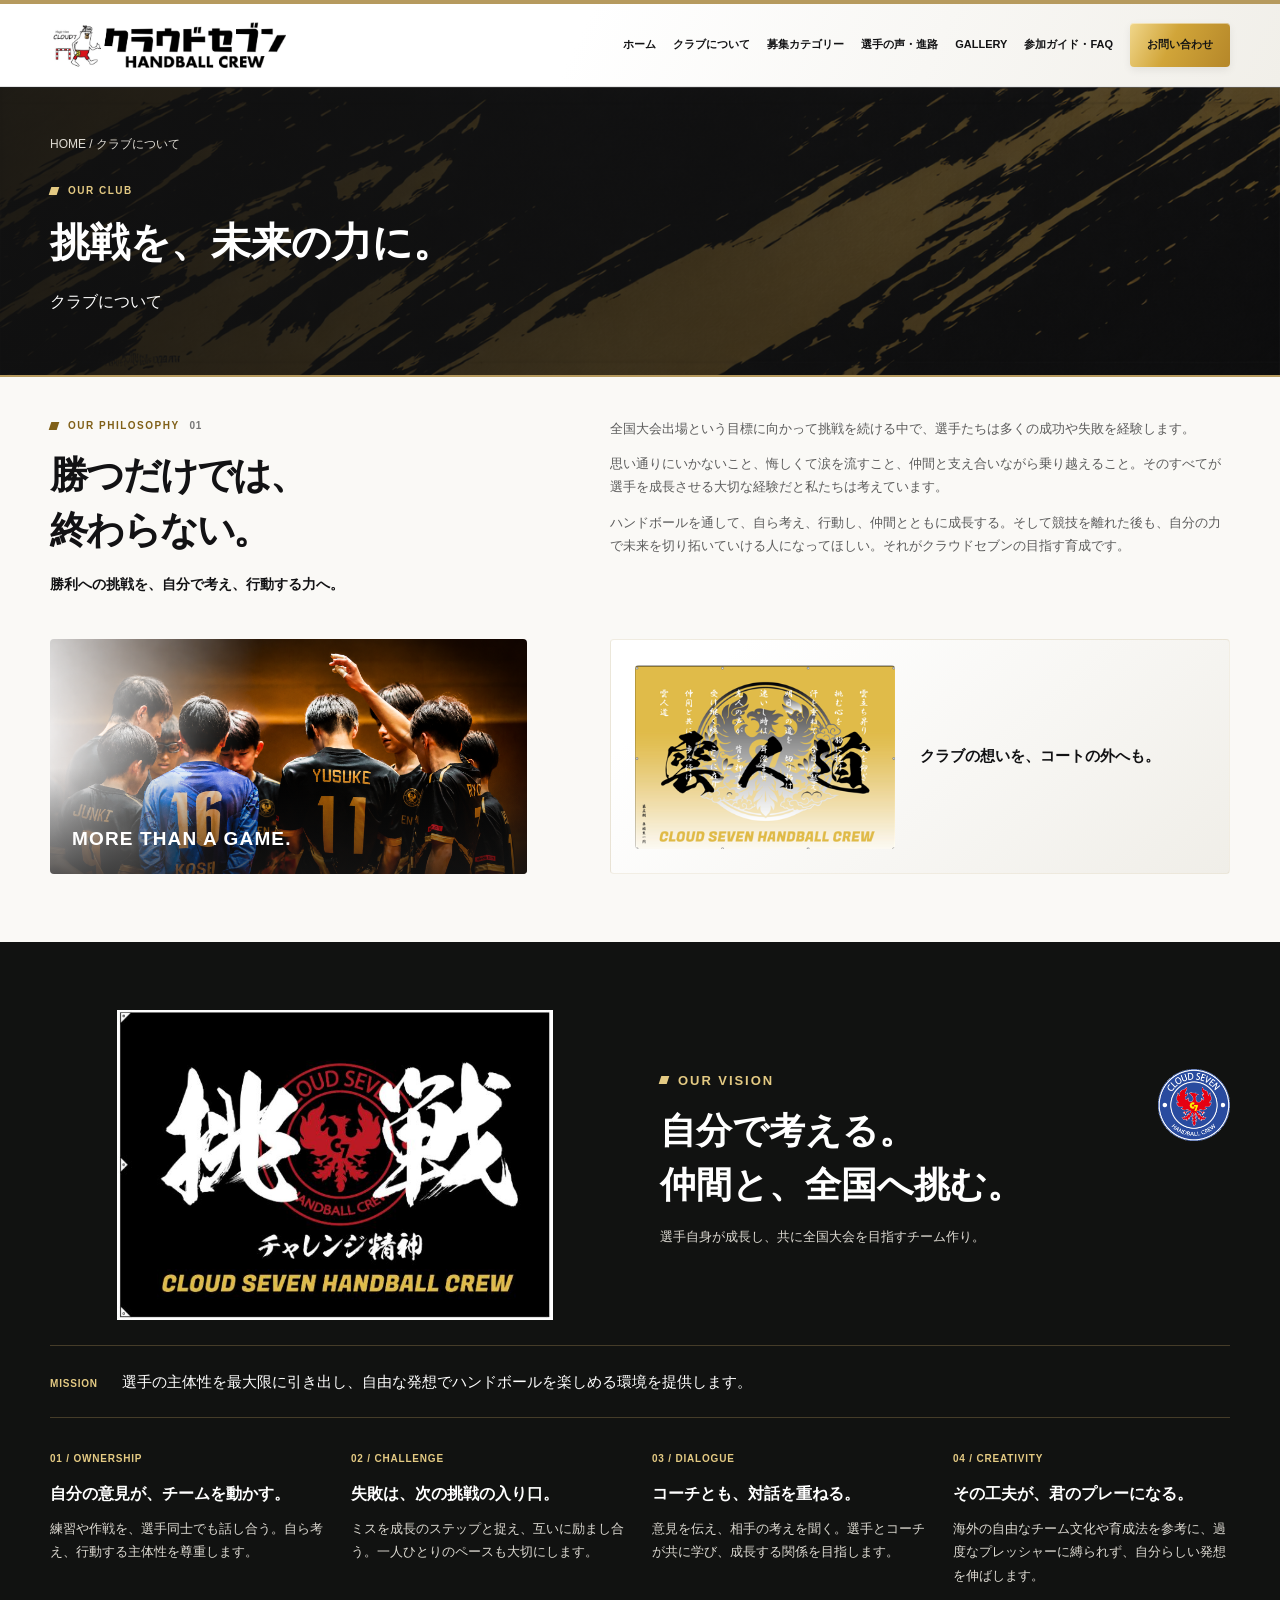
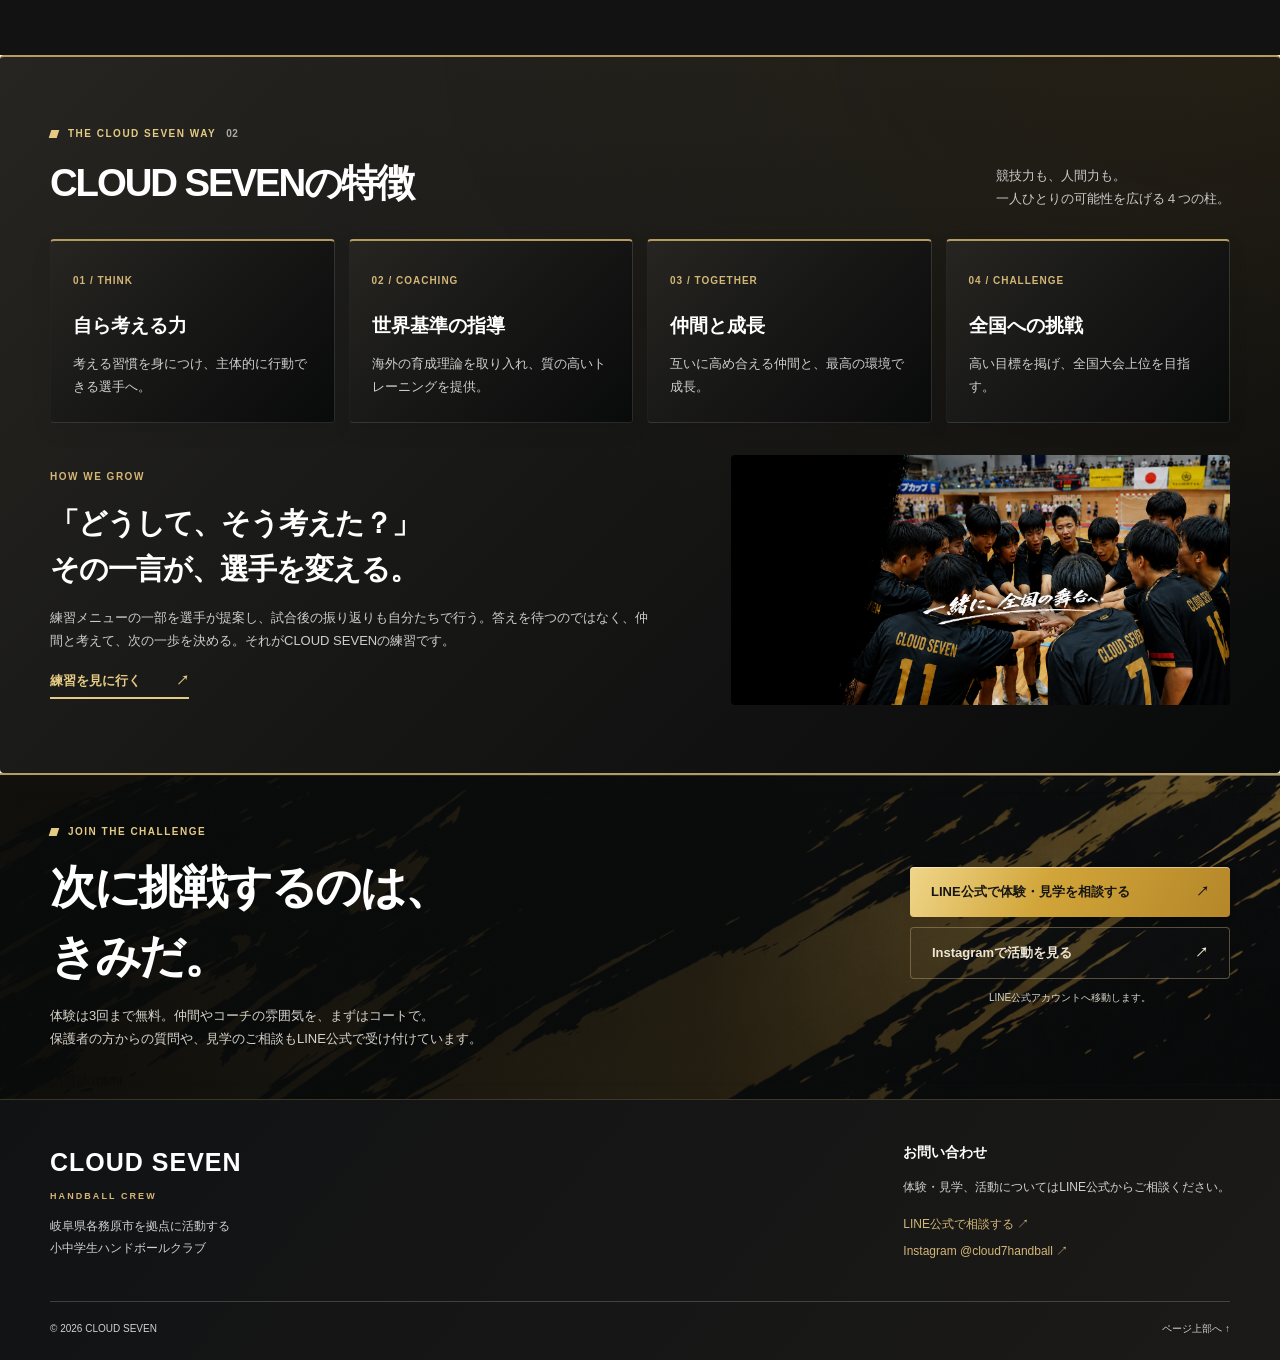
==== club.html @ 03d05519 "ホームページページ追加" ====
<!doctype html>
<html lang="ja">

<head>
  <meta charset="utf-8">
  <meta name="viewport" content="width=device-width, initial-scale=1">
  <meta name="theme-color" content="#171717">
  <title>クラブについて | CLOUD SEVEN</title>
  <meta name="description"
    content="本気で成長したい選手へ。CLOUD SEVENは岐阜県各務原市を拠点に、全国大会上位を目指しながら自ら考え、仲間と成長する小中学生のハンドボールクラブです。体験・見学はLINE公式から。">
  <meta property="og:type" content="website">
  <meta property="og:title" content="CLOUD SEVEN | 本気で成長したい選手へ。">
  <meta property="og:description" content="全国大会上位を目指し、考え、仲間と高め合う。岐阜県各務原市の小中学生ハンドボールクラブ。">
  <meta property="og:image" content="assets/images/hero-handball.png">
  <meta property="og:locale" content="ja_JP">
  <meta name="twitter:card" content="summary_large_image">
  <link rel="icon" href="assets/images/favicon.svg" type="image/svg+xml">
  <link rel="stylesheet" href="assets/css/style.css?v=20260925-pages">
  <script src="assets/js/main.js?v=20260925-pages" defer></script>
</head>

<body>
  <a class="skip-link" href="#main">本文へ移動</a>
  <header class="site-header" id="top">
    <div class="header-inner wrap">
      <a class="brand" href="index.html" aria-label="CLOUD SEVEN ホーム"><img class="brand-logo"
          src="assets/images/cloud-seven-wordmark.jpg" alt="" width="1333" height="260"></a>
      <button class="menu-toggle" type="button" aria-expanded="false" aria-controls="global-nav"
        aria-label="メニューを開く"><span></span><span></span><span></span></button>
      <nav class="global-nav" id="global-nav" aria-label="メインメニュー"><a href="index.html">ホーム</a><a href="club.html">クラブについて</a><a href="programs.html">募集カテゴリー</a><a href="stories.html">選手の声・進路</a><a href="index.html#activities">GALLERY</a><a href="visit.html">参加ガイド・FAQ</a><a class="nav-cta" href="#contact">お問い合わせ</a></nav>
    </div>
  </header>

  <main id="main"><div class="page-heading"><div class="wrap"><a class="breadcrumb" href="index.html">HOME</a><span> / クラブについて</span><p class="eyebrow">OUR CLUB</p><h1>挑戦を、未来の力に。</h1><p>クラブについて</p></div></div><section class="section intro" id="about" aria-labelledby="about-title">
      <div class="wrap intro-grid">
        <div>
          <p class="eyebrow">OUR PHILOSOPHY <span>01</span></p>
          <h2 id="about-title" class="section-title">勝つだけでは、<br>終わらない。</h2>
          <p class="intro-kicker">勝利への挑戦を、自分で考え、行動する力へ。</p>
        </div>
        <div class="intro-copy">
          <p>全国大会出場という目標に向かって挑戦を続ける中で、選手たちは多くの成功や失敗を経験します。</p>
          <p>思い通りにいかないこと、悔しくて涙を流すこと、仲間と支え合いながら乗り越えること。そのすべてが選手を成長させる大切な経験だと私たちは考えています。</p>
          <p>ハンドボールを通して、自ら考え、行動し、仲間とともに成長する。そして競技を離れた後も、自分の力で未来を切り拓いていける人になってほしい。それがクラウドセブンの目指す育成です。</p>
        </div>
        <div class="intro-image"><img src="assets/images/ChatGPT%20Image%202026年6月28日%2022_28_01.png"
            alt="円陣を組むCLOUD SEVENの選手たち" loading="lazy"><span>MORE THAN A GAME.</span></div>
        <figure class="club-art"><img src="assets/images/cloud-seven-art.png" alt="CLOUD SEVENの挑戦を描いた金色のグラフィック"
            loading="lazy">
          <figcaption>クラブの想いを、コートの外へも。</figcaption>
        </figure>
      </div>
    </section>
<section class="club-vision section" aria-labelledby="vision-title">
      <div class="wrap">
        <div class="vision-banner">
          <img class="team-flag" src="assets/images/応援旗3.JPG" alt="CLOUD SEVENの団旗。挑戦、チャレンジ精神。" loading="lazy">
          <div><img class="team-crest" src="assets/images/cloud7logo.png" alt="CLOUD SEVENのチームエンブレム" width="72" height="72" loading="lazy">
            <p class="eyebrow">OUR VISION</p><h2 id="vision-title">自分で考える。<br>仲間と、全国へ挑む。</h2>
            <p>選手自身が成長し、共に全国大会を目指すチーム作り。</p>
          </div>
        </div>
        <div class="vision-mission"><span>MISSION</span><p>選手の主体性を最大限に引き出し、自由な発想でハンドボールを楽しめる環境を提供します。</p></div>
        <div class="culture-grid">
          <article><span>01 / OWNERSHIP</span><h3>自分の意見が、チームを動かす。</h3><p>練習や作戦を、選手同士でも話し合う。自ら考え、行動する主体性を尊重します。</p></article>
          <article><span>02 / CHALLENGE</span><h3>失敗は、次の挑戦の入り口。</h3><p>ミスを成長のステップと捉え、互いに励まし合う。一人ひとりのペースも大切にします。</p></article>
          <article><span>03 / DIALOGUE</span><h3>コーチとも、対話を重ねる。</h3><p>意見を伝え、相手の考えを聞く。選手とコーチが共に学び、成長する関係を目指します。</p></article>
          <article><span>04 / CREATIVITY</span><h3>その工夫が、君のプレーになる。</h3><p>海外の自由なチーム文化や育成法を参考に、過度なプレッシャーに縛られず、自分らしい発想を伸ばします。</p></article>
        </div>
      </div>
    </section>
<section class="section reasons" id="reasons" aria-labelledby="reasons-title">
      <div class="wrap">
        <div class="section-heading">
          <div>
            <p class="eyebrow">THE CLOUD SEVEN WAY <span>02</span></p>
            <h2 id="reasons-title" class="section-title">CLOUD SEVENの特徴</h2>
          </div>
          <p>競技力も、人間力も。<br>一人ひとりの可能性を広げる４つの柱。</p>
        </div>
        <div class="reason-grid">
          <article><span class="reason-no">01 / THINK</span>
            <h3>自ら考える力</h3>
            <p>考える習慣を身につけ、主体的に行動できる選手へ。</p>
          </article>
          <article><span class="reason-no">02 / COACHING</span>
            <h3>世界基準の指導</h3>
            <p>海外の育成理論を取り入れ、質の高いトレーニングを提供。</p>
          </article>
          <article><span class="reason-no">03 / TOGETHER</span>
            <h3>仲間と成長</h3>
            <p>互いに高め合える仲間と、最高の環境で成長。</p>
          </article>
          <article><span class="reason-no">04 / CHALLENGE</span>
            <h3>全国への挑戦</h3>
            <p>高い目標を掲げ、全国大会上位を目指す。</p>
          </article>
        </div>
        <div class="method-story">
          <div><span class="method-label">HOW WE GROW</span>
            <h3>「どうして、そう考えた？」<br>その一言が、選手を変える。</h3>
            <p>練習メニューの一部を選手が提案し、試合後の振り返りも自分たちで行う。答えを待つのではなく、仲間と考えて、次の一歩を決める。それがCLOUD SEVENの練習です。</p><a
              href="visit.html#join-guide">練習を見に行く <span aria-hidden="true">↗</span></a>
          </div>
          <figure class="method-photo"><img src="assets/images/ChatGPT%20Image%202026年7月5日%2023_56_31.png"
              alt="円陣を組むCLOUD SEVENの選手たち。一緒に、全国の舞台へ。" loading="lazy"></figure>
        </div>
      </div>
    </section><section class="trial" id="trial" aria-labelledby="trial-title">
      <div class="wrap trial-inner">
        <div>
          <p class="eyebrow light">JOIN THE CHALLENGE</p>
          <h2 id="trial-title">次に挑戦するのは、<br>きみだ。</h2>
          <p>体験は3回まで無料。仲間やコーチの雰囲気を、まずはコートで。<br>保護者の方からの質問や、見学のご相談もLINE公式で受け付けています。</p>
        </div>
        <div class="trial-actions"><a class="button button-gold" href="https://lin.ee/qdpR7K7" target="_blank"
            rel="noopener noreferrer">LINE公式で体験・見学を相談する <span aria-hidden="true">↗</span></a><a
            class="button button-outline" href="https://www.instagram.com/cloud7handball/" target="_blank"
            rel="noopener noreferrer">Instagramで活動を見る <span
              aria-hidden="true">↗</span></a><small>LINE公式アカウントへ移動します。</small></div>
      </div>
    </section></main>

  <footer class="site-footer" id="contact">
    <div class="wrap">
      <div class="footer-main">
        <div><a class="footer-brand" href="index.html">CLOUD SEVEN<span>HANDBALL CREW</span></a>
          <p>岐阜県各務原市を拠点に活動する<br>小中学生ハンドボールクラブ</p>
        </div>
        <div class="footer-contact">
          <h2>お問い合わせ</h2>
          <p>体験・見学、活動についてはLINE公式からご相談ください。</p><a class="footer-social" href="https://lin.ee/qdpR7K7" target="_blank"
            rel="noopener noreferrer">LINE公式で相談する ↗</a><a class="footer-social"
            href="https://www.instagram.com/cloud7handball/" target="_blank" rel="noopener noreferrer">Instagram
            @cloud7handball ↗</a>
        </div>
      </div>
      <div class="footer-bottom"><span>© <span id="year">2026</span> CLOUD SEVEN</span><a href="#"
          onclick="window.scrollTo({top: 0, behavior: 'smooth'}); return false;">ページ上部へ ↑</a></div>
    </div>
  </footer>
  <a class="mobile-trial" href="https://lin.ee/qdpR7K7" target="_blank"
    rel="noopener noreferrer"><span>3回無料体験｜LINE公式で相談する</span><span aria-hidden="true">↗</span></a>
</body>

</html>
---- assets/css/style.css ----
@charset "UTF-8";

/* CLOUD SEVEN — club palette and shared layout */
:root {
  --ink: #121214;
  --muted: #5c5c5c;
  --yellow: #f0ed00;
  --gold: #bf9b53;
  --wine: #630021;
  --accent: #806018;
  --red: #99731f;
  --cream: #f4f4f1;
  --line: #dedede;
  --white: #fff;
  --radius: 4px;
  /* Shared materials: warm metal, layered carbon and a restrained wine accent. */
  --metal: linear-gradient(115deg, #f0d68a 0%, #d1a539 42%, #b58729 100%);
  --carbon: linear-gradient(135deg, #262521 0%, #171716 48%, #090a0a 100%);
  --wine-surface: linear-gradient(125deg, #30291b 0%, #1c1b17 55%, #0d0e0e 100%);
  --light-surface: linear-gradient(140deg, #fff 15%, #f0eee8 100%);
  --metal-light: #e4ca83;
  --metal-edge: #b69a5e;
}

* {
  box-sizing: border-box;
}

html {
  scroll-behavior: smooth;
}

body {
  margin: 0;
  color: var(--ink);
  background: var(--white);
  font-family: "Hiragino Sans", "Yu Gothic", Meiryo, sans-serif;
  line-height: 1.8;
}

img {
  display: block;
  max-width: 100%;
}

a {
  color: inherit;
  text-decoration: none;
}

button {
  font: inherit;
  cursor: pointer;
}

button,
a,
summary {
  -webkit-tap-highlight-color: transparent;
}

a:focus-visible,
button:focus-visible,
summary:focus-visible,
[tabindex]:focus-visible {
  outline: 3px solid var(--accent);
  outline-offset: 5px;
}

.wrap {
  width: min(100% - 56px, 1180px);
  margin-inline: auto;
}

.section {
  padding-block: 68px;
}

section[id],
footer[id] {
  scroll-margin-top: 96px;
}

.section-title {
  margin: 0;
  font-size: clamp(27px, 3vw, 39px);
  font-weight: 900;
  letter-spacing: -.055em;
  line-height: 1.45;
}

.section-heading {
  display: flex;
  align-items: end;
  justify-content: space-between;
  gap: 28px;
  margin-bottom: 28px;
}

.section-heading>p {
  margin: 0;
  max-width: 350px;
  color: var(--muted);
  font-size: 13px;
}

.eyebrow,
.lead-label {
  display: flex;
  align-items: center;
  gap: 10px;
  margin: 0 0 12px;
  color: var(--accent);
  font-size: 10px;
  font-weight: 900;
  letter-spacing: .15em;
}

.eyebrow::before {
  content: "";
  width: 8px;
  height: 8px;
  border-radius: 50%;
  background: currentColor;
}

.eyebrow span {
  color: #757575;
  letter-spacing: .06em;
}

.section-note {
  margin: 14px 0 0;
  color: var(--muted);
  font-size: 11px;
}

.skip-link {
  position: absolute;
  top: -100px;
  left: 12px;
  z-index: 100;
  background: #fff;
  padding: 10px 20px;
}

.skip-link:focus {
  top: 12px;
}

.button {
  display: inline-flex;
  align-items: center;
  justify-content: space-between;
  gap: 22px;
  min-height: 50px;
  padding: 13px 21px;
  border-radius: 4px;
  font-size: 13px;
  font-weight: 800;
  transition: transform .2s, box-shadow .2s;
}

.button:hover {
  transform: translateY(-3px);
  box-shadow: 0 6px 0 #17171712;
}

.button-gold {
  background: var(--yellow);
  color: var(--ink);
}

.button-dark {
  background: var(--accent);
  color: #fff;
}

.button-outline {
  border: 1px solid #bbbbbb;
  background: #fff;
  color: var(--ink);
}

.button-row {
  display: flex;
  flex-wrap: wrap;
  gap: 10px;
}

.text-link {
  display: inline-flex;
  align-items: center;
  gap: 30px;
  margin-top: 15px;
  padding: 8px 0;
  border-bottom: 2px solid currentColor;
  font-size: 13px;
  color: var(--accent);
  font-weight: 800;
}

/* Compact club header */
.site-header {
  position: sticky;
  top: 0;
  z-index: 30;
  background: #fff;
  border-bottom: 1px solid #e5e5e5;
}

.header-inner {
  display: flex;
  align-items: center;
  justify-content: space-between;
  gap: 24px;
  min-height: 82px;
}

.brand {
  flex: 0 0 236px;
}

.brand-logo {
  width: 236px;
  height: auto;
}

.global-nav {
  display: flex;
  align-items: center;
  gap: 17px;
}

.global-nav a {
  white-space: nowrap;
  font-size: 11px;
  font-weight: 800;
}

.global-nav a:hover {
  color: var(--accent);
}

.global-nav .nav-cta {
  background: var(--yellow);
  color: var(--ink);
  border-radius: 4px;
  padding: 12px 17px;
}

.menu-toggle {
  display: none;
}

/* Split cover: challenge spirit and moving photography */
.hero {
  position: relative;
  isolation: isolate;
  width: min(100% - 32px, 1380px);
  margin: 16px auto 0;
  min-height: 530px;
  display: flex;
  align-items: center;
  overflow: hidden;
  border-radius: 4px;
  background: var(--yellow);
}

.hero::before {
  content: "";
  position: absolute;
  width: 480px;
  height: 480px;
  border: 1px solid #fff8;
  border-radius: 50%;
  left: -170px;
  top: -210px;
  z-index: -1;
  box-shadow: 0 0 0 36px #ffffff16, 0 0 0 72px #ffffff14;
}

.hero-content {
  position: relative;
  width: 100%;
  margin: 0;
  padding: 46px 4.5%;
  z-index: 2;
}

.hero-content>* {
  max-width: 49%;
}

.hero .eyebrow {
  color: var(--ink);
  font-size: 10px;
}

.hero h1 {
  font-size: clamp(34px, 3.75vw, 53px);
  letter-spacing: -.065em;
  font-weight: 900;
  line-height: 1.45;
  margin: 18px 0;
}

.hero h1 em {
  color: var(--ink);
  font-style: normal;
  text-decoration: underline;
  text-decoration-color: #fff;
  text-decoration-thickness: 7px;
  text-underline-offset: 8px;
}

.hero-lead {
  font-size: 15px;
  font-weight: 800;
  margin: 22px 0 5px;
}

.hero-location {
  font-size: 12px;
  margin: 0 0 24px;
}

.hero .button-gold {
  background: var(--ink);
  color: #fff;
}

.hero .button-outline {
  background: #fff9;
  border-color: transparent;
  font-size: 12px;
}

.hero-proof {
  color: var(--ink);
  font-size: 12px;
  font-weight: 800;
  margin: 13px 0 0;
}

.hero-visual {
  position: absolute;
  top: 18px;
  bottom: 18px;
  right: 18px;
  width: 48%;
  border-radius: 4px;
  overflow: hidden;
  background: var(--ink);
  z-index: 1;
}

.hero-slide {
  position: absolute;
  inset: 0;
  width: 100%;
  height: 100%;
  object-fit: cover;
  object-position: 62% center;
  opacity: 0;
  transform: scale(1.05);
  transition: opacity 1.1s ease, transform 7s ease;
}

.hero-slide:nth-child(2) {
  object-position: 50% center;
}

.hero-slide:nth-child(3) {
  object-position: 45% center;
}

.hero-slide.is-active {
  opacity: 1;
  transform: scale(1);
}

.hero-shade {
  display: none;
}

.hero-index {
  position: absolute;
  z-index: 3;
  top: 43px;
  right: 37px;
  padding: 10px 17px;
  border-radius: 4px;
  transform: rotate(5deg);
  background: #fff;
  color: var(--accent);
  font-size: 12px;
  font-weight: 900;
}

.hero-controls {
  position: absolute;
  z-index: 3;
  bottom: 34px;
  right: 35px;
  display: flex;
  align-items: center;
  gap: 8px;
  padding: 7px 10px;
  border-radius: 4px;
  background: #171717d9;
}

.hero-dot {
  display: grid;
  place-items: center;
  border: 0;
  width: 26px;
  height: 30px;
  padding: 0;
  background: transparent;
}

.hero-dot::before {
  content: "";
  width: 8px;
  height: 8px;
  border-radius: 4px;
  background: #ffffff80;
}

.hero-dot[aria-pressed="true"]::before {
  background: var(--yellow);
  width: 23px;
}

.motion-toggle {
  border: 0;
  background: transparent;
  color: inherit;
  font-size: 11px;
  font-weight: 800;
  min-height: 30px;
  padding: 3px 8px;
}

.hero-controls .motion-toggle {
  color: #fff;
}

.hero-controls button:focus-visible {
  outline-color: var(--yellow);
}

.statement-strip {
  padding: 18px 0;
}

.statement-strip .wrap {
  display: flex;
  align-items: center;
  justify-content: center;
  gap: 55px;
}

.statement-strip span {
  color: #535353;
  font-size: 10px;
  font-weight: 800;
  letter-spacing: .12em;
}

.statement-strip span::before {
  content: "✳";
  margin-right: 12px;
  color: var(--red);
  font-size: 16px;
}

.quick-links {
  display: grid;
  grid-template-columns: 1.15fr 1fr 1fr;
  gap: 12px;
  margin-top: 7px;
}

.quick-link {
  display: flex;
  align-items: center;
  gap: 16px;
  border-radius: 4px;
  padding: 19px 24px;
  background: #ededeb;
  color: var(--accent);
}

.quick-link:first-child {
  background: #f0ed00;
  color: var(--ink);
}

.quick-link:last-child {
  background: #efefec;
  color: #e60028;
}

.quick-link>span:first-child {
  flex: 1;
}

.quick-link small {
  display: block;
  font-size: 10px;
  font-weight: 800;
  letter-spacing: .06em;
}

.quick-link strong {
  display: block;
  font-size: 17px;
}

.quick-link:hover {
  box-shadow: inset 0 0 0 2px currentColor;
}

/* Welcome, philosophy and supplied club artwork */
.lead-section {
  padding: 45px 0 20px;
}

.lead-grid {
  display: grid;
  grid-template-columns: 150px 1fr;
  align-items: center;
  gap: 32px;
  max-width: 900px;
}

.lead-mascot {
  transform: rotate(-5deg);
}

.lead-mascot img {
  width: 150px;
  height: 150px;
  object-fit: contain;
}

.lead-label {
  margin-bottom: 10px;
}

.lead-text {
  font-size: clamp(19px, 2.15vw, 27px);
  font-weight: 900;
  line-height: 1.65;
  margin: 0 0 10px;
  letter-spacing: -.035em;
}

.lead-grid p:last-child {
  font-size: 13px;
  color: var(--muted);
  margin-bottom: 0;
}

.intro {
  padding-top: 40px;
}

.intro-grid {
  display: grid;
  grid-template-columns: 1fr 1.3fr;
  gap: 28px 7%;
  align-items: start;
}

.intro-kicker {
  font-size: 14px;
  font-weight: 700;
}

.intro-copy p {
  font-size: 13px;
  color: var(--muted);
  margin: 0 0 12px;
}

.intro-image {
  position: relative;
  height: 235px;
  overflow: hidden;
  border-radius: 4px;
}

.intro-image img {
  width: 100%;
  height: 100%;
  object-fit: cover;
}

.intro-image::after,
.gallery-item::after,
.pathways-photo::after,
.instagram-visual::after {
  content: "";
  position: absolute;
  inset: 55% 0 0;
  background: linear-gradient(transparent, #171717b3);
}

.intro-image span {
  position: absolute;
  z-index: 1;
  left: 22px;
  bottom: 18px;
  color: #fff;
  font-size: 19px;
  font-weight: 900;
  letter-spacing: .06em;
}

.club-art {
  margin: 0;
  height: 235px;
  padding: 18px 24px;
  display: flex;
  align-items: center;
  gap: 25px;
  background: #f2f0e7;
  border-radius: 4px;
}

.club-art img {
  width: min(62%, 260px);
  max-height: 195px;
  object-fit: contain;
  border-radius: 4px;
}

.club-art-images {
  display: flex;
  gap: 10px;
  width: 72%;
  height: 200px;
}

.club-art-images img {
  width: 50%;
  height: 100%;
  max-height: none;
  object-fit: cover;
  border-radius: 4px;
}

.club-art figcaption {
  flex: 1;
}

.club-art figcaption {
  font-size: 15px;
  font-weight: 800;
  line-height: 1.9;
}

/* Four coaching pillars */
.reasons {
  background: #efefed;
  border-radius: 4px;
}

.reason-grid {
  display: grid;
  grid-template-columns: repeat(4, minmax(0, 1fr));
  gap: 14px;
}

.reason-grid article {
  padding: 24px 22px;
  background: #fff;
  border-radius: 4px;
  border-top: 5px solid var(--yellow);
}

.reason-grid article:nth-child(2) {
  border-color: #f0ed00;
}

.reason-grid article:nth-child(3) {
  border-color: #e60028;
}

.reason-grid article:nth-child(4) {
  border-color: #e60028;
}

.reason-no {
  font-size: 10px;
  font-weight: 900;
  color: #535353;
  letter-spacing: .1em;
}

.reason-grid h3 {
  font-size: 19px;
  margin: 16px 0 8px;
}

.reason-grid p {
  font-size: 13px;
  color: var(--muted);
  margin: 0;
}

.method-story {
  display: grid;
  grid-template-columns: 1.1fr .9fr;
  gap: 6%;
  align-items: center;
  margin-top: 32px;
}

.method-label {
  color: var(--accent);
  font-size: 10px;
  font-weight: 900;
  letter-spacing: .15em;
}

.method-story h3 {
  font-size: clamp(22px, 2.5vw, 29px);
  line-height: 1.6;
  letter-spacing: -.04em;
  margin: 10px 0;
}

.method-story p {
  color: var(--muted);
  font-size: 13px;
}

.method-story a {
  display: inline-flex;
  gap: 35px;
  color: var(--accent);
  font-size: 13px;
  font-weight: 800;
  border-bottom: 2px solid;
  padding-bottom: 5px;
}

.method-story figure {
  position: relative;
  margin: 0;
  height: 245px;
  overflow: hidden;
  border-radius: 4px;
}

.method-story img {
  width: 100%;
  height: 100%;
  object-fit: cover;
}

.method-story .method-photo {
  height: auto;
  aspect-ratio: 2 / 1;
}

.method-story .method-photo img {
  height: 100%;
  object-fit: cover;
  object-position: center top;
}

.method-story figcaption {
  position: absolute;
  right: 12px;
  bottom: 10px;
  color: #fff;
  background: #171717b3;
  border-radius: 4px;
  padding: 2px 8px;
  font-size: 10px;
}

/* Category cards with a clear photo / information split */
.categories {
  background: #fff;
}

.category-grid {
  display: grid;
  grid-template-columns: repeat(4, minmax(0, 1fr));
  gap: 16px;
}

.category-card {
  --card-color: #f0ed00;
  position: relative;
  display: flex;
  flex-direction: column;
  border-radius: 4px;
  overflow: hidden;
  background: var(--card-color);
  transition: transform .25s;
}

.category-card:hover {
  transform: translateY(-5px);
}

.category-card::before {
  content: "";
  display: block;
  height: 172px;
  background: url('../images/team-huddle.png') 50% center/cover;
}

/* 中学生男子チームの写真 */
.category-junior::before {
  background-image: url('../images/gallery7.JPG');
  background-position: 50% 50%;
  background-size: cover;
}

.category-kids {
  --card-color: #ededeb;
}

.category-kids::before {
  background-image: url('../images/gallery6.jpg');
}

.category-plus {
  --card-color: #ededeb;
}

.category-plus::before {
  background-image: url('../images/gallery8.JPG');
  background-position: 50% 50%;
  background-size: cover;
}

.category-girls {
  --card-color: #ededeb;
}

.category-girls::before {
  background-image: url('../images/gallery9.JPG');
  background-position: 50% 50%;
  background-size: cover;
}

.category-num {
  position: absolute;
  top: 13px;
  left: 12px;
  padding: 4px 8px;
  border-radius: 4px;
  background: #ffffffed;
  color: var(--ink);
  font-size: 8px;
  font-weight: 900;
  letter-spacing: .06em;
}

.category-card>div {
  display: flex;
  flex: 1;
  flex-direction: column;
  padding: 19px;
}

.category-card h3 {
  font-size: 18px;
  line-height: 1.5;
  margin: 0;
  letter-spacing: -.05em;
}

.category-card h3 span {
  display: inline-block;
}

.category-card p {
  font-size: 12px;
  margin: 8px 0 18px;
}

.card-link {
  display: flex;
  justify-content: space-between;
  align-items: center;
  gap: 8px;
  margin-top: auto;
  padding-top: 12px;
  border-top: 1px solid #17171724;
  font-size: 11px;
  font-weight: 800;
}

/* Participation facts and LINE journey */
.join-guide {
  background: var(--cream);
  border-top: 1px solid #dedede;
}

.join-facts {
  display: grid;
  grid-template-columns: repeat(2, minmax(0, 1fr));
  gap: 18px;
}

.join-facts article {
  padding: 24px 28px;
  background: #fff;
  border: 1px solid #dedede;
  border-radius: 4px;
}

.join-facts article>span {
  display: inline-block;
  color: #171717;
  background: #f0ed00;
  border-radius: 4px;
  padding: 4px 12px;
  font-size: 10px;
  font-weight: 900;
}

.join-facts article:nth-child(2)>span {
  color: var(--accent);
  background: #ededeb;
}

.join-facts h3 {
  font-size: 21px;
  margin: 12px 0;
}

.join-facts dl {
  margin: 0 0 12px;
}

.join-facts dl div {
  display: grid;
  grid-template-columns: 65px 1fr;
  gap: 10px;
  border-top: 1px solid #e3e3e3;
  padding-block: 9px;
}

.join-facts dt {
  color: var(--muted);
  font-size: 12px;
}

.join-facts dd {
  margin: 0;
  font-size: 13px;
  font-weight: 700;
}

.join-facts dd strong {
  font-size: 20px;
}

.join-facts p,
.join-venue {
  font-size: 12px;
  color: var(--muted);
  margin: 0;
}

.join-venue {
  margin: 12px 0 0;
}

.join-steps {
  display: grid;
  grid-template-columns: .7fr 1.3fr;
  gap: 6%;
  padding-block: 30px;
}

.join-steps h3 {
  font-size: 26px;
  line-height: 1.5;
  margin: 0;
  letter-spacing: -.04em;
}

.join-steps ol {
  list-style: none;
  padding: 0;
  margin: 0;
}

.join-steps li {
  display: flex;
  align-items: start;
  gap: 15px;
  padding: 10px 0;
}

.join-steps li>span {
  display: grid;
  place-items: center;
  flex: 0 0 31px;
  height: 31px;
  border-radius: 50%;
  background: var(--yellow);
  font-size: 11px;
  font-weight: 900;
}

.join-steps li strong {
  font-size: 14px;
}

.join-steps li p {
  font-size: 12px;
  color: var(--muted);
  margin: 3px 0 0;
}

.join-action {
  display: flex;
  align-items: center;
  justify-content: space-between;
  gap: 22px;
  padding: 23px 26px;
  background: #fff;
  border-radius: 4px;
  border: 2px solid var(--yellow);
}

.join-action p {
  font-size: 12px;
  margin: 0;
}

.join-action strong {
  font-size: 17px;
}

.join-action .button {
  flex-shrink: 0;
}

/* Swipeable photo journal */
.activities {
  background: #fff;
  overflow: hidden;
}

.gallery {
  margin-left: max(28px, calc((100vw - 1180px)/2));
}

.gallery-track {
  display: flex;
  gap: 20px;
  overflow-x: auto;
  scroll-snap-type: x mandatory;
  scrollbar-width: none;
  overscroll-behavior-inline: contain;
  padding: 0 28px 8px 0;
}

.gallery-track::-webkit-scrollbar {
  display: none;
}

.gallery-item {
  position: relative;
  flex: 0 0 min(44vw, 490px);
  height: 295px;
  margin: 0;
  border-radius: 4px;
  overflow: hidden;
  scroll-snap-align: start;
  background: #252525;
}

.gallery-item img {
  width: 100%;
  height: 100%;
  object-fit: cover;
  transition: transform .4s;
}

.gallery-item img[src*="gallery1.JPG"] {
  object-position: 50% 10%;
}
.gallery-item:hover img {
  transform: scale(1.04);
}

.gallery-item img[src*="gallery2.JPG"] {
  object-position: 50% 20%;
  transform: scale(1.15);
}

.gallery-item figcaption {
  position: absolute;
  z-index: 1;
  bottom: 17px;
  left: 20px;
  color: #fff;
  font-size: 12px;
  font-weight: 800;
}

.gallery-footer {
  display: flex;
  align-items: center;
  justify-content: space-between;
  gap: 20px;
  margin-top: 10px;
}

.gallery-footer .section-note {
  margin: 0;
}

.gallery-controls {
  display: flex;
  align-items: center;
  gap: 8px;
  flex-shrink: 0;
}

.gallery-control {
  width: 39px;
  height: 39px;
  border: 0;
  border-radius: 50%;
  background: #ededeb;
  color: var(--accent);
  font-size: 18px;
}

.gallery-control:hover {
  background: var(--accent);
  color: #fff;
}

.gallery-next {
  text-align: right;
}

/* Results, stories and alumni */
.results {
  background: #efefed;
}

.results-list {
  display: grid;
  grid-template-columns: 1.2fr 1fr 1fr;
  gap: 15px;
}

.results-list article {
  padding: 24px;
  border-radius: 4px;
  background: #fff;
}

.results-list .result-feature {
  grid-row: span 2;
  display: flex;
  flex-direction: column;
  justify-content: space-between;
  min-height: 300px;
  background: var(--accent);
  color: #fff;
}

.result-num {
  color: var(--accent);
  font-size: 9px;
  font-weight: 800;
  letter-spacing: .08em;
}

.result-feature .result-num {
  color: #e5e5e5;
}

.results-list strong {
  display: block;
  font-size: 28px;
}

.result-feature p {
  font-size: 15px;
  line-height: 2;
}

.result-feature b {
  color: #f0ed00;
  font-size: 30px;
}

.result-feature small {
  font-size: 11px;
}

.results-list h3 {
  margin: 14px 0 6px;
  font-size: 19px;
}

.results-list article:not(.result-feature) p {
  color: var(--muted);
  font-size: 12px;
  margin: 0;
}

.results-list article:last-child {
  grid-column: 2 / 4;
}

.voice {
  background: #efefed;
}

.voice-subtitle {
  display: block;
  margin-top: 4px;
  font-size: 24px;
}

.voice-cards {
  display: grid;
  grid-template-columns: repeat(3, minmax(0, 1fr));
  gap: 18px;
  align-items: start;
}

.voice-card {
  position: relative;
  padding: 25px;
  border-radius: 4px;
  background: #fff;
}

.voice-type {
  color: var(--red);
  font-size: 10px;
  font-weight: 900;
  letter-spacing: .07em;
}

.voice-card h3 {
  font-size: 18px;
  line-height: 1.65;
  margin: 15px 0;
  letter-spacing: -.025em;
}

.voice-heading {
  display: flex;
  align-items: center;
  gap: 12px;
  margin: 15px 0;
}

.voice-heading h3 {
  flex: 1;
  min-width: 0;
  margin: 0;
}

.voice-photo {
  flex: 0 0 64px;
  width: 64px;
  height: 76px;
  object-fit: cover;
  object-position: center;
  border-radius: 3px;
}

.voice-detail {
  border-top: 1px solid #dedede;
}

.voice-detail summary {
  list-style: none;
  display: flex;
  align-items: center;
  justify-content: space-between;
  padding-top: 12px;
  cursor: pointer;
  font-size: 12px;
  font-weight: 800;
  color: var(--accent);
}

.voice-detail summary::-webkit-details-marker {
  display: none;
}

.voice-detail[open] summary span {
  transform: rotate(45deg);
}

.voice-body p {
  font-size: 13px;
  line-height: 1.9;
  color: var(--muted);
}

.pathways-grid {
  display: grid;
  grid-template-columns: .9fr 1.1fr;
  gap: 6%;
  align-items: center;
}

.pathways-photo {
  position: relative;
  min-height: 345px;
  border-radius: 4px;
  overflow: hidden;
}

.pathways-photo img {
  position: absolute;
  inset: 0;
  width: 100%;
  height: 100%;
  object-fit: cover;
  object-position: 64% center;
}

.pathways-photo span {
  position: absolute;
  z-index: 1;
  bottom: 20px;
  left: 20px;
  color: #fff;
  font-size: 11px;
  font-weight: 800;
}

.pathways-content>p:not(.eyebrow) {
  font-size: 13px;
  color: var(--muted);
}

.pathways-content h3 {
  font-size: 15px;
  margin: 20px 0 10px;
}

.school-list {
  display: grid;
  grid-template-columns: 1fr 1fr;
  list-style: none;
  gap: 5px 10px;
  padding: 0;
  margin: 0;
}

.school-list li {
  font-size: 11px;
  padding: 6px 10px;
  border-radius: 4px;
  background: #efefed;
}

.faq {
  background: #f1f1ef;
}

.faq-grid {
  display: grid;
  grid-template-columns: .8fr 1.2fr;
  gap: 7%;
}

.faq-intro {
  color: var(--muted);
  font-size: 13px;
  max-width: 320px;
}

.faq details {
  padding: 15px 18px;
  background: #fff;
  border-radius: 4px;
  margin-bottom: 8px;
}

.faq summary {
  position: relative;
  list-style: none;
  cursor: pointer;
  font-size: 13px;
  font-weight: 800;
  padding-right: 23px;
}

.faq summary::-webkit-details-marker {
  display: none;
}

.faq summary::after {
  content: "+";
  color: var(--accent);
  position: absolute;
  right: 0;
}

.faq details[open] summary::after {
  content: "−";
}

.faq details p {
  color: var(--muted);
  font-size: 13px;
  margin-bottom: 0;
}

.instagram-grid {
  display: grid;
  grid-template-columns: 1fr 1fr;
  gap: 7%;
  align-items: center;
}

.instagram-grid>div>p:not(.eyebrow) {
  font-size: 13px;
  color: var(--muted);
}

.instagram-handle {
  display: block;
  margin-top: 10px;
  font-size: 12px;
  font-weight: 800;
  color: var(--accent);
}

.instagram-visual {
  position: relative;
  height: 285px;
  border-radius: 4px;
  overflow: hidden;
  transform: rotate(2deg);
  box-shadow: 10px 10px 0 #f0ed00;
}

.instagram-visual img {
  width: 100%;
  height: 100%;
  object-fit: cover;
}

.instagram-visual span {
  position: absolute;
  z-index: 1;
  bottom: 18px;
  left: 20px;
  font-size: 12px;
  color: #fff;
  font-weight: 800;
}

/* Instagram写真 gallery5.JPG の表示調整 */
.instagram-visual img[src*="gallery5.png"] {
  object-position: 50% 10%;
  transform: scale(1);
}

/* A welcoming final invitation */
.trial {
  padding-block: 48px;
  background: var(--yellow);
}

.trial-inner {
  display: flex;
  justify-content: space-between;
  align-items: center;
  gap: 36px;
}

.trial .eyebrow {
  color: var(--ink);
}

.trial h2 {
  font-size: clamp(29px, 3.6vw, 46px);
  margin: 0;
  line-height: 1.5;
  letter-spacing: -.05em;
}

.trial p:not(.eyebrow) {
  font-size: 13px;
  margin-bottom: 0;
}

.trial-actions {
  flex: 0 0 320px;
  display: grid;
  gap: 10px;
}

.trial-actions .button-gold {
  color: #fff;
  background: var(--ink);
}

.trial-actions .button-outline {
  background: #fff9;
  border-color: transparent;
}

.trial-actions small {
  font-size: 10px;
  text-align: center;
}

.site-footer {
  padding: 40px 0 22px;
  background: #171717;
  color: #fff;
}

.footer-main {
  display: flex;
  justify-content: space-between;
  gap: 35px;
  padding-bottom: 30px;
}

.footer-brand {
  display: inline-grid;
  gap: 3px;
  font-size: 25px;
  font-weight: 900;
  letter-spacing: .04em;
}

.footer-brand span {
  color: #f0ed00;
  font-size: 9px;
  letter-spacing: .23em;
}

.footer-main p {
  color: #d1d1d1;
  font-size: 12px;
}

.footer-contact h2 {
  font-size: 14px;
  margin: 0;
}

.footer-social {
  display: block;
  width: fit-content;
  font-size: 12px;
  color: #f0ed00;
  padding: 3px 0;
}

.footer-social:hover {
  text-decoration: underline;
}

.footer-bottom {
  display: flex;
  justify-content: space-between;
  gap: 16px;
  border-top: 1px solid #ffffff30;
  padding-top: 18px;
  font-size: 10px;
  color: #d1d1d1;
}

.mobile-trial {
  display: none;
}

/* Uniform-inspired identity: black / gold kit, electric yellow kit, red / wine bibs.
   Screen colors are visual approximations of the supplied design images. */
.site-header {
  border-top: 4px solid var(--gold);
}

.eyebrow::before {
  border-radius: 0;
  transform: skew(-18deg);
}

.hero {
  background: #101012;
  color: #fff;
  border-bottom: 5px solid var(--gold);
}

.hero::before {
  inset: -60px auto -60px 18%;
  width: 330px;
  height: auto;
  border: 0;
  border-radius: 0;
  box-shadow: none;
  background: linear-gradient(170deg, #bf9b5308, #bf9b5336);
  transform: skew(-19deg);
  clip-path: polygon(30% 0, 100% 0, 76% 22%, 91% 18%, 63% 47%, 74% 43%, 42% 75%, 58% 69%, 21% 100%, 0 100%, 27% 66%, 13% 72%, 45% 37%, 28% 43%, 52% 13%, 39% 19%);
}

.hero::after {
  content: "";
  position: absolute;
  z-index: -1;
  inset: -100px auto -100px 38%;
  width: 4px;
  background: var(--gold);
  box-shadow: 9px 0 0 #bf9b5380;
  transform: skew(-20deg);
}

.hero .eyebrow {
  color: var(--yellow);
  letter-spacing: .1em;
}

.hero h1 em {
  color: var(--yellow);
  text-decoration: none;
}

.hero-location {
  color: #d6d6d6;
}

.hero .button-gold {
  background: var(--yellow);
  color: #111;
}

.hero .button-outline {
  color: #fff;
  background: #181818;
  border-color: #777;
}

.hero-proof {
  color: #e5e5e5;
}

.hero-visual {
  border-left: 4px solid var(--gold);
}

.hero-index {
  color: #fff;
  background: linear-gradient(110deg, var(--wine), var(--red));
  transform: none;
  letter-spacing: .12em;
  border-radius: 0;
}

.hero-controls {
  background: #111e;
}

.statement-strip {
  margin-top: 0;
  padding-block: 13px;
  background: var(--yellow);
  border-bottom: 3px solid #121214;
}

.statement-strip span {
  color: #171717;
  font-size: 12px;
  letter-spacing: .09em;
}

.statement-strip span::before {
  content: "/";
  font-style: italic;
  font-weight: 900;
}

.quick-links {
  margin-top: 18px;
}

.quick-link {
  background: #161618;
  color: #fff;
  border-left: 4px solid var(--gold);
}

.quick-link:first-child {
  background: #212121;
  color: #fff;
  border-color: var(--yellow);
}

.quick-link:last-child {
  background: linear-gradient(115deg, #310012, var(--wine));
  color: #fff;
  border-color: var(--red);
}

.quick-link strong {
  color: var(--yellow);
}

.quick-link:last-child strong {
  color: #fff;
}

.lead-mascot {
  transform: none;
}

.audience-notes {
  display: grid;
  grid-template-columns: 1fr 1fr;
  gap: 28px;
  margin-top: 28px;
}

.audience-notes article {
  padding-left: 18px;
  border-left: 3px solid var(--red);
}

.audience-notes article:last-child {
  border-color: var(--ink);
}

.audience-notes h3 {
  font-size: 15px;
  margin: 0 0 6px;
}

.audience-notes h3 span {
  display: block;
  color: var(--accent);
  font-size: 10px;
  margin-bottom: 3px;
  letter-spacing: .08em;
}

.audience-notes p {
  margin: 0;
  font-size: 13px;
  color: var(--muted);
}

.audience-notes a {
  display: inline-block;
  color: var(--accent);
  font-size: 12px;
  font-weight: 800;
  margin-top: 8px;
  border-bottom: 1px solid;
}

.reasons,
.voice,
.activities {
  background: #151515;
  color: #fff;
}

.reasons {
  border-top: 5px solid var(--gold);
}

.reasons .eyebrow,
.voice .eyebrow,
.activities .eyebrow {
  color: var(--yellow);
}

.reasons .eyebrow span,
.voice .eyebrow span,
.activities .eyebrow span {
  color: #aaa;
}

.reasons .section-heading>p,
.voice .section-heading>p,
.activities .section-heading>p {
  color: #c9c9c9;
}

.reason-grid article {
  background: #242426;
}

.reason-grid article:nth-child(2) {
  border-color: var(--gold);
}

.reason-grid article:nth-child(4) {
  border-color: var(--gold);
}

.reason-no,
.method-label {
  color: #d4b677;
}

.reason-grid p,
.method-story p {
  color: #cecece;
}

.method-story a {
  color: var(--yellow);
}

.category-card {
  --card-color: #222;
  color: #fff;
  border-bottom: 4px solid var(--yellow);
}

.category-junior {
  --card-color: #121214;
  color: #fff;
  border-color: var(--gold);
}

.category-kids,
.category-plus,
.category-girls {
  --card-color: #222;
}

.category-kids {
  --card-color: var(--yellow);
  color: #121214;
  border-color: #121214;
}

.category-plus,
.category-girls {
  --card-color: var(--wine);
  border-color: var(--red);
}

.category-num {
  background: #111e;
  color: #fff;
}

.card-link {
  border-color: #ffffff40;
  color: var(--yellow);
}

.category-junior .card-link {
  color: #d4b677;
}

.category-kids .card-link {
  border-color: #17171740;
  color: #171717;
}

.category-plus .card-link,
.category-girls .card-link {
  color: #fff;
}

.join-facts article {
  border-top: 4px solid var(--gold);
}

.join-facts article:nth-child(2) {
  border-top-color: var(--yellow);
}

.join-facts article:nth-child(2)>span {
  color: #fff;
  background: var(--ink);
}

.join-action {
  border: 0;
  border-left: 5px solid var(--red);
  box-shadow: 0 3px 16px #00000008;
}

.activities .section-note {
  color: #c6c6c6;
}

.activities .text-link {
  color: var(--yellow);
}

.gallery-control {
  background: var(--yellow);
  color: #171717;
}

.gallery-control:hover {
  background: #fff;
  color: #171717;
}

.results-list .result-feature {
  background: linear-gradient(135deg, #101012 50%, #332918);
  border-top: 5px solid var(--gold);
}

.result-feature .result-num {
  color: #d4b677;
}

.results-list article:not(.result-feature) {
  border-top: 3px solid var(--gold);
}

.voice {
  background: linear-gradient(115deg, #190e13, #430019);
  border-top: 4px solid var(--red);
}

.voice-card {
  background: #262626;
  border-top: 3px solid var(--yellow);
}

.voice-type,
.voice-detail summary {
  color: var(--yellow);
}

.voice-detail {
  border-color: #555;
}

.voice-body p {
  color: #d6d6d6;
}

.instagram-visual {
  transform: none;
  box-shadow: 8px 8px 0 #171717;
  border-left: 4px solid var(--red);
}

.trial {
  border-top: 7px solid var(--ink);
  background: var(--yellow);
}

.trial-actions .button-outline {
  background: transparent;
  border-color: #171717;
}

.site-footer {
  background: #101012;
  border-top: 3px solid var(--gold);
}

.footer-brand span,
.footer-social {
  color: #d4b677;
}

.reasons :focus-visible,
.voice :focus-visible,
.activities :focus-visible,
.hero :focus-visible {
  outline-color: var(--yellow);
}

/* A unified tonal finish. Large surfaces stay subdued; actions carry the light. */
body {
  background: #faf9f6;
}

.site-header {
  background: linear-gradient(115deg, #fff 45%, #f1efe9);
  border-top-color: var(--metal-edge);
}

.global-nav .nav-cta,
.button-gold,
.hero .button-gold,
.gallery-control {
  background: var(--metal);
  color: #171614;
  box-shadow: inset 0 1px 0 #fff7, 0 3px 9px #00000012;
}

.button {
  transition: transform .2s, box-shadow .2s, filter .2s;
}

.button:hover {
  box-shadow: inset 0 1px 0 #fff3, 0 7px 18px #00000020;
  filter: brightness(1.05);
}

.button-dark {
  background: var(--wine-surface);
}

.hero {
  background: radial-gradient(ellipse at 38% 105%, #59452565, transparent 62%), linear-gradient(125deg, #111214, #242426 56%, #111214);
  border-bottom: 2px solid var(--metal-edge);
  box-shadow: 0 14px 35px #16130b18;
}

.hero::before {
  background: linear-gradient(165deg, #c7a35505, #c7a35522);
}

.hero::after {
  background: linear-gradient(180deg, #79633420, #dfc483 55%, #79633430);
  box-shadow: 7px 0 0 #bf9b5320;
  width: 2px;
}

.hero .eyebrow {
  color: var(--metal-light);
}

.hero h1 em {
  color: var(--metal-light);
  background: linear-gradient(110deg, #fff0b4, #e8ce78 50%, #ba9450);
  -webkit-background-clip: text;
  background-clip: text;
  -webkit-text-fill-color: transparent;
}

.hero-visual {
  border-left: 2px solid var(--metal-edge);
  box-shadow: 0 0 0 1px #ffffff12, -14px 8px 35px #0003;
}

.hero .button-outline {
  background: linear-gradient(125deg, #ffffff0c, #ffffff03);
  border-color: #ffffff40;
}

.hero-controls {
  background: linear-gradient(135deg, #2d2c29eb, #111214f5);
  border: 1px solid #ffffff20;
}

.statement-strip {
  background: linear-gradient(100deg, #29251d, #161719 48%, #332a1d);
  border-bottom: 1px solid #b69a5e50;
}

.statement-strip span {
  color: var(--metal-light);
}

.statement-strip span::before {
  color: #a8884d;
}

.quick-link,
.quick-link:first-child {
  background: var(--carbon);
  border-left-color: var(--metal-edge);
  border-left-width: 2px;
  box-shadow: inset 0 1px 0 #ffffff15;
}

.quick-link:last-child {
  background: var(--wine-surface);
  border-color: #8f4c5f;
}

.quick-link strong,
.quick-link:last-child strong {
  color: var(--metal-light);
}

.quick-link small {
  color: #d6d3cb;
}

.quick-link:hover {
  box-shadow: inset 0 0 0 1px #c9af7566, 0 7px 18px #00000018;
}

.categories,
.pathways,
.instagram-section {
  background: linear-gradient(145deg, #fff 10%, #f5f3ee);
}

.club-art {
  background: var(--light-surface);
  border: 1px solid #d5c8a64d;
}

.reasons,
.activities {
  background: radial-gradient(ellipse at 95% 0, #76634316, transparent 55%), linear-gradient(120deg, #151618, #222325 50%, #131416);
}

.reasons {
  border-top: 2px solid var(--metal-edge);
}

.reasons .eyebrow,
.activities .eyebrow,
.voice .eyebrow,
.method-story a,
.activities .text-link {
  color: var(--metal-light);
}

.reason-grid article {
  background: var(--carbon);
  border: 1px solid #ffffff15;
  border-top: 2px solid var(--metal-edge);
  box-shadow: 0 8px 22px #00000012;
}

.reason-grid article:nth-child(2),
.reason-grid article:nth-child(4) {
  border-color: #ffffff15;
  border-top-color: var(--metal-edge);
}

.reason-grid article:nth-child(3) {
  border-color: #ffffff15;
  border-top-color: #945166;
}

.category-card,
.category-junior,
.category-kids {
  background: var(--carbon);
  color: #fff;
  border-bottom: 2px solid var(--metal-edge);
  box-shadow: 0 7px 22px #14141415;
}

.category-plus,
.category-girls {
  background: var(--wine-surface);
  border-bottom: 2px solid #915367;
}

.category-card>div {
  border-top: 1px solid #ffffff18;
}

.category-card p {
  color: #d3d2cf;
}

.category-card .card-link {
  color: var(--metal-light);
  border-color: #ffffff26;
}

.category-num {
  background: #111214de;
  border: 1px solid #ffffff26;
  color: #e9dfc4;
}

.join-guide,
.results,
.faq {
  background: linear-gradient(135deg, #f6f5f1, #ecebe5);
}

.join-facts article,
.results-list article:not(.result-feature) {
  background: var(--light-surface);
  border: 1px solid #d7d1c2;
  border-top: 2px solid var(--metal-edge);
  box-shadow: 0 7px 20px #29210b06;
}

.join-facts article:nth-child(2) {
  border-top-color: var(--metal-edge);
}

.join-facts article>span {
  color: #594827;
  background: linear-gradient(110deg, #eee4c7, #e0d4b4);
}

.join-facts article:nth-child(2)>span {
  background: var(--carbon);
  color: #e8d5a3;
}

.join-steps li>span {
  background: var(--metal);
}

.join-action {
  background: var(--light-surface);
  border-left: 3px solid var(--metal-edge);
  box-shadow: 0 8px 28px #3328100a;
}

.gallery-item {
  box-shadow: 0 0 0 1px #ffffff18;
}

.results-list .result-feature {
  background: radial-gradient(ellipse at 110% 100%, #94773c50, transparent 65%), var(--carbon);
  border-top: 2px solid var(--metal-edge);
}

.result-feature b {
  color: var(--metal-light);
}

.voice {
  background: radial-gradient(ellipse at 100% 0, #79415926, transparent 60%), linear-gradient(120deg, #1b181c, #301e28 65%, #20181e);
  border-top: 2px solid #845063;
}

.voice-card {
  background: linear-gradient(140deg, #ffffff0a, #ffffff02), var(--carbon);
  border: 1px solid #ffffff16;
  border-top: 2px solid var(--metal-edge);
  box-shadow: 0 8px 24px #0002;
}

.voice-type,
.voice-detail summary {
  color: var(--metal-light);
}

.school-list li {
  background: var(--light-surface);
  border: 1px solid #ddd7ca;
}

.faq details {
  background: var(--light-surface);
  border: 1px solid #ded9ce;
}

.instagram-visual {
  box-shadow: 8px 8px 0 #d3c8ad;
  border-left: 2px solid var(--metal-edge);
}

.trial {
  color: #fff;
  border-top: 2px solid var(--metal-edge);
  background: radial-gradient(ellipse at 100% 100%, #ae874c33, transparent 70%), linear-gradient(120deg, #131416, #282723 70%, #353024);
}

.trial .eyebrow {
  color: var(--metal-light);
}

.trial p:not(.eyebrow),
.trial-actions small {
  color: #d8d5cc;
}

.trial-actions .button-gold {
  color: #171614;
  background: var(--metal);
}

.trial-actions .button-outline {
  color: #eee6d3;
  border-color: #b9a57970;
  background: #ffffff04;
}

.site-footer {
  background: linear-gradient(130deg, #111214, #1b1a18);
  border-top: 1px solid #b69a5e40;
}

/* Uniform identity: original black/gold brush artwork, with calm reading surfaces. */
:root {
  --uniform-art: url('../images/uniform-black-gold.png');
}

.hero {
  background: linear-gradient(90deg, #090a0af5 0%, #090a0adc 34%, #090a0a60 70%), var(--uniform-art) center / cover;
}

.hero::before,
.hero::after {
  display: none;
}

.hero h1 em {
  background-image: linear-gradient(110deg, #f5dfa0, #d6aa42 58%, #bc902f);
}

.statement-strip {
  background: linear-gradient(90deg, #090a0ad9, #090a0aeb 50%, #090a0abf), var(--uniform-art) center / cover;
}

.quick-link:last-child,
.category-plus,
.category-girls {
  border-color: var(--metal-edge);
}

.reason-grid article:nth-child(3) {
  border-top-color: var(--metal-edge);
}

.reasons,
.activities {
  background: radial-gradient(ellipse at 100% 0, #ac812b1c, transparent 55%), var(--carbon);
}

.voice {
  background: linear-gradient(100deg, #090a0af0, #090a0ade), var(--uniform-art) center / cover;
  border-top-color: var(--metal-edge);
}

.voice-card {
  background: linear-gradient(135deg, #272620f5, #121312fa);
}

.trial {
  background: linear-gradient(90deg, #090a0af5 5%, #090a0ad9 55%, #090a0a80), var(--uniform-art) center / cover;
}

.results-list .result-feature {
  background: linear-gradient(120deg, #090a0af5 20%, #090a0ac9), var(--uniform-art) center / cover;
}

.instagram-visual {
  box-shadow: 8px 8px 0 #c5a45d;
}

/* Tablet: retain generous targets without growing the page */
@media (max-width: 1100px) {
  .global-nav {
    gap: 11px;
  }

  .global-nav a {
    font-size: 10px;
  }

  .brand,
  .brand-logo {
    width: 205px;
    flex-basis: 205px;
  }

  .hero h1 {
    font-size: 39px;
  }

  .hero .button-row {
    flex-direction: column;
    align-items: start;
  }

  .hero .button {
    min-width: 230px;
  }

  .category-grid {
    grid-template-columns: repeat(2, minmax(0, 1fr));
  }

  .category-card::before {
    height: 185px;
  }
}

@media (max-width: 850px) {
  .wrap {
    width: min(100% - 36px, 1180px);
  }

  .header-inner {
    min-height: 68px;
  }

  .brand,
  .brand-logo {
    width: 210px;
    flex-basis: 210px;
  }

  .menu-toggle {
    width: 44px;
    height: 44px;
    display: flex;
    flex-direction: column;
    align-items: center;
    justify-content: center;
    gap: 5px;
    border: 0;
    background: var(--metal);
    border-radius: 50%;
  }

  .menu-toggle span {
    width: 20px;
    height: 2px;
    background: var(--ink);
    transition: transform .2s;
  }

  .menu-toggle[aria-expanded="true"] span:first-child {
    transform: translateY(7px) rotate(45deg);
  }

  .menu-toggle[aria-expanded="true"] span:nth-child(2) {
    opacity: 0;
  }

  .menu-toggle[aria-expanded="true"] span:last-child {
    transform: translateY(-7px) rotate(-45deg);
  }

  .global-nav {
    display: none;
    position: absolute;
    top: 68px;
    left: 0;
    right: 0;
    padding: 15px 24px 25px;
    max-height: calc(100svh - 68px);
    overflow: auto;
    background: #fff;
    box-shadow: 0 14px 18px #17171715;
  }

  .global-nav.is-open {
    display: grid;
    gap: 0;
  }

  .global-nav a {
    padding: 10px 0;
    font-size: 14px;
    border-bottom: 1px solid #e5e5e5;
  }

  .global-nav .nav-cta {
    text-align: center;
    margin-top: 12px;
  }

  .hero h1 {
    font-size: 33px;
  }

  .hero-visual {
    width: 46%;
  }

  .hero-lead {
    font-size: 13px;
  }

  .hero-index {
    font-size: 10px;
    right: 25px;
  }

  .quick-link {
    padding: 17px;
  }

  .quick-link strong {
    font-size: 14px;
  }

  .statement-strip .wrap {
    gap: 22px;
  }

  .statement-strip span {
    font-size: 11px;
  }

  .reason-grid {
    grid-template-columns: repeat(2, 1fr);
  }

  .club-art {
    gap: 12px;
    padding: 15px;
  }

  .club-art figcaption {
    font-size: 12px;
  }

  .voice-cards {
    grid-template-columns: 1fr;
    gap: 12px;
  }

  .voice-card {
    padding: 21px;
  }

  .voice-card h3 {
    margin: 10px 0;
  }

  .voice-card h3 br {
    display: none;
  }

  .join-action {
    display: grid;
    gap: 14px;
  }

  .join-action .button {
    justify-self: start;
  }

  .results-list {
    grid-template-columns: 1fr 1fr;
  }

  .results-list .result-feature {
    grid-column: 1 / 3;
    grid-row: auto;
    min-height: 200px;
  }

  .results-list article:last-child {
    grid-column: 1 / 3;
  }

  .pathways-grid {
    gap: 25px;
  }

  .school-list {
    grid-template-columns: 1fr;
  }

  .trial-actions {
    flex-basis: 290px;
  }
}

/* Phone: compact, friendly, and easy to join */
@media (max-width: 600px) {
  .audience-notes {
    grid-template-columns: 1fr;
    gap: 19px;
    margin-top: 24px;
  }

  body {
    padding-bottom: calc(70px + env(safe-area-inset-bottom, 0px));
  }

  .section {
    padding-block: 46px;
  }

  section[id],
  footer[id] {
    scroll-margin-top: 82px;
  }

  .section-title {
    font-size: 28px;
  }

  .section-heading {
    display: block;
    margin-bottom: 22px;
  }

  .section-heading>p {
    margin-top: 10px;
    font-size: 12px;
  }

  .hero {
    display: block;
    width: calc(100% - 20px);
    margin-top: 10px;
    min-height: 0;
    border-radius: 4px;
  }

  .hero-content {
    padding: 25px 23px 20px;
  }

  .hero-content>* {
    max-width: none;
  }

  .hero h1 {
    font-size: clamp(28px, 7.8vw, 42px);
    margin: 10px 0 15px;
    line-height: 1.5;
  }

  .hero h1 em {
    text-decoration: none;
  }

  .hero .eyebrow {
    font-size: 8px;
  }

  .hero-lead {
    margin: 13px 0 3px;
  }

  .hero-location {
    font-size: 11px;
    margin-bottom: 16px;
  }

  .hero .button-row {
    display: flex;
    flex-direction: row;
    gap: 8px;
  }

  .hero .button {
    min-width: 0;
    min-height: 46px;
    padding: 11px 16px;
    font-size: 12px;
  }

  .hero .button-outline {
    display: none;
  }

  .hero-proof {
    font-size: 10px;
    margin-top: 10px;
  }

  .hero-visual {
    position: absolute;
    top: auto;
    right: auto;
    bottom: 10px;
    left: 10px;
    width: calc(100% - 20px);
    height: 230px;
    margin: 0;
    border-radius: 4px;
  }

  .hero-content {
    display: flex;
    flex-direction: column;
  }

  .hero {
    padding-bottom: 250px;
  }

  .hero-index {
    top: auto;
    bottom: 206px;
    right: 24px;
    font-size: 9px;
    padding: 7px 12px;
  }

  .hero-controls {
    bottom: 22px;
    right: 23px;
  }

  .statement-strip {
    padding-block: 13px;
  }

  .statement-strip .wrap {
    gap: 13px;
    flex-wrap: wrap;
  }

  .statement-strip span {
    font-size: 10px;
    letter-spacing: .04em;
  }

  .statement-strip span::before {
    font-size: 12px;
    margin-right: 5px;
  }

  .quick-links {
    grid-template-columns: 1fr 1fr;
    gap: 8px;
    margin-top: 0;
  }

  .quick-link {
    padding: 14px;
    border-radius: 4px;
    gap: 8px;
  }

  .quick-link:first-child {
    grid-column: 1 / -1;
  }

  .quick-link:first-child>span:first-child {
    display: flex;
    align-items: center;
    gap: 10px;
  }

  .quick-link small {
    font-size: 9px;
  }

  .quick-link strong {
    font-size: 13px;
  }

  .lead-section {
    padding: 32px 0 10px;
  }

  .lead-grid {
    grid-template-columns: 75px 1fr;
    gap: 15px;
  }

  .lead-mascot img {
    width: 75px;
    height: 75px;
  }

  .lead-label {
    font-size: 8px;
  }

  .lead-text {
    font-size: 18px;
    line-height: 1.6;
  }

  .lead-grid p:last-child {
    font-size: 12px;
  }

  .intro-grid {
    grid-template-columns: 1fr;
    gap: 18px;
  }

  .intro-copy p {
    font-size: 13px;
  }

  .intro-image {
    height: 190px;
  }

  .club-art {
    height: auto;
    padding: 15px 20px;
    gap: 22px;
  }

  .club-art img {
    width: 135px;
  }

  .club-art figcaption {
    font-size: 12px;
  }

  .reasons {
    border-radius: 4px;
  }

  .reason-grid {
    gap: 10px;
  }

  .reason-grid article {
    padding: 18px 15px;
    border-radius: 4px;
  }

  .reason-grid h3 {
    font-size: 16px;
    margin: 10px 0 7px;
  }

  .reason-grid p {
    font-size: 12px;
  }

  .reason-no {
    font-size: 8px;
  }

  .method-story {
    grid-template-columns: 1fr;
    gap: 18px;
    margin-top: 25px;
  }

  .method-story h3 {
    font-size: 22px;
  }

  .method-story figure {
    height: 195px;
  }

  .category-grid {
    gap: 12px;
  }

  .category-card {
    border-radius: 4px;
  }

  .category-card::before {
    height: 130px;
  }

  .category-card>div {
    padding: 15px 12px;
  }

  .category-card h3 {
    font-size: 16px;
  }

  .category-card p {
    font-size: 11px;
    line-height: 1.7;
  }

  .category-num {
    font-size: 6px;
    left: 7px;
    top: 9px;
    padding: 4px 5px;
  }

  .card-link {
    font-size: 10px;
  }

  .join-facts {
    grid-template-columns: 1fr;
    gap: 12px;
  }

  .join-facts article {
    padding: 20px;
  }

  .join-facts h3 {
    font-size: 19px;
  }

  .join-facts dl div {
    grid-template-columns: 52px 1fr;
  }

  .join-steps {
    grid-template-columns: 1fr;
    gap: 13px;
    padding-block: 25px;
  }

  .join-steps h3 {
    font-size: 23px;
  }

  .join-action {
    padding: 19px;
  }

  .join-action strong {
    font-size: 16px;
  }

  .join-action .button {
    justify-self: stretch;
    padding-inline: 16px;
    font-size: 12px;
  }

  .gallery {
    margin-left: 18px;
  }

  .gallery-track {
    gap: 12px;
  }

  .gallery-item {
    flex-basis: 82vw;
    height: 230px;
    border-radius: 4px;
  }

  .gallery-footer {
    align-items: start;
    flex-direction: column;
    gap: 10px;
  }

  .gallery-controls {
    align-self: end;
  }

  .gallery-next {
    text-align: left;
  }

  .results-list {
    gap: 10px;
  }

  .results-list article {
    padding: 19px;
    border-radius: 4px;
  }

  .results-list h3 {
    font-size: 17px;
  }

  .result-num {
    font-size: 8px;
  }

  .result-feature p {
    margin: 10px 0;
  }

  .voice-subtitle {
    font-size: 22px;
  }

  .pathways-grid,
  .faq-grid,
  .instagram-grid {
    grid-template-columns: 1fr;
    gap: 23px;
  }

  .pathways-photo {
    min-height: 215px;
  }

  .school-list {
    grid-template-columns: 1fr 1fr;
  }

  .instagram-visual {
    height: 220px;
    margin: 0 6px;
  }

  .trial {
    padding-block: 36px;
  }

  .trial-inner {
    display: block;
  }

  .trial h2 {
    font-size: 32px;
  }

  .trial-actions {
    margin-top: 25px;
  }

  .footer-main {
    display: block;
  }

  .footer-contact {
    margin-top: 24px;
  }

  .mobile-trial {
    position: fixed;
    z-index: 40;
    bottom: 10px;
    bottom: calc(10px + env(safe-area-inset-bottom, 0px));
    left: 12px;
    right: 12px;
    display: flex;
    align-items: center;
    justify-content: space-between;
    gap: 10px;
    min-height: 52px;
    padding: 12px 20px;
    border: 1px solid var(--metal-edge);
    border-radius: 4px;
    background: var(--carbon);
    color: #f0dfb0;
    box-shadow: 0 5px 20px #17171735;
    font-size: 12px;
    font-weight: 800;
  }
}

/* Separate activity locations from the communities players come from. */
.area-panel {
  padding-block: 32px;
}

.area-layout {
  display: grid;
  grid-template-columns: minmax(210px, .75fr) minmax(0, 2fr);
  gap: 36px;
  align-items: center;
}

.area-heading h2 {
  font-size: 23px;
  line-height: 1.5;
  margin: 0 0 8px;
  letter-spacing: -.03em;
}

.area-heading .eyebrow {
  margin-bottom: 7px;
}

.area-label {
  font-size: 11px;
  letter-spacing: .06em;
}

.area-content>p {
  margin: 0 0 14px;
  font-size: 14px;
}

.area-chips {
  display: flex;
  flex-wrap: wrap;
  gap: 8px;
  list-style: none;
  padding: 0;
  margin: 0;
}

.area-chips li {
  padding: 6px 16px;
  font-size: 14px;
  font-weight: 700;
  white-space: nowrap;
  border-radius: 3px;
}

.activity-area {
  color: #fff;
  background: radial-gradient(ellipse at 100% 0, #bf9b5320, transparent 65%), var(--carbon);
  border-top: 2px solid var(--metal-edge);
}

.activity-area .area-heading {
  border-left: 3px solid var(--metal-edge);
  padding-left: 20px;
}

.activity-area .eyebrow,
.activity-area .area-label {
  color: var(--metal-light);
}

.activity-area .area-chips li {
  color: #f2e2b8;
  background: linear-gradient(120deg, #bf9b5325, #bf9b530a);
  border: 1px solid #bf9b5355;
}

.area-guide {
  display: inline-flex;
  gap: 16px;
  margin-top: 14px;
  color: var(--metal-light);
  font-size: 12px;
  text-decoration: underline;
  text-underline-offset: 5px;
}

.activity-area :focus-visible {
  outline-color: var(--metal-light);
}

.players-area {
  background: var(--light-surface);
  border-top: 1px solid var(--line);
}

.players-area .area-label {
  color: var(--muted);
}

.players-area .area-chips li {
  background: #fff;
  border: 1px solid #ded8cc;
  color: #38332c;
}

.area-content .area-note {
  margin: 10px 0 0;
  font-size: 11px;
  color: var(--muted);
}

.instagram-link-label {
  display: inline-flex;
  align-items: center;
  gap: 12px;
}

.instagram-icon {
  width: 24px;
  height: 24px;
  flex: 0 0 24px;
  object-fit: contain;
}

@media (max-width: 600px) {
  .area-panel {
    padding-block: 25px;
  }

  .area-layout {
    grid-template-columns: minmax(0, 1fr);
    gap: 18px;
  }

  .area-heading h2 {
    font-size: 22px;
  }

  .area-content>p {
    font-size: 13px;
    line-height: 1.9;
  }

  .area-chips {
    gap: 8px;
  }

  .area-chips li {
    padding: 6px 12px;
    font-size: 13px;
  }
}

@media (prefers-reduced-motion: reduce) {
  html {
    scroll-behavior: auto;
  }

  *,
  *::before,
  *::after {
    transition: none !important;
    animation: none !important;
  }

  .hero-slide,
  .category-card:hover,
  .button:hover,
  .gallery-item:hover img {
    transform: none;
  }
}
/* Recruitment and club culture: compact overviews, expandable detail. */
.club-vision { background: #111211; color: #fff; }
.vision-banner { display: grid; grid-template-columns: 1fr 1fr; gap: 40px; align-items: center; }
.team-flag { width: 100%; max-height: 310px; object-fit: contain; }
.team-crest { float: right; margin: 0 0 15px 15px; }
.vision-banner h2 { margin: 10px 0; font-size: clamp(25px, 3vw, 36px); line-height: 1.5; }
.club-vision .eyebrow, .culture-grid article > span, .vision-mission > span { color: var(--metal-light); }
.vision-banner p, .culture-grid p { font-size: 13px; color: #dedbd3; }
.vision-mission { display: flex; gap: 24px; align-items: baseline; padding: 22px 0; margin-top: 25px; border-block: 1px solid #b69a5e50; }
.vision-mission > span, .culture-grid article > span { font-size: 10px; font-weight: 800; letter-spacing: .08em; }
.vision-mission p { margin: 0; font-size: 15px; }
.culture-grid { display: grid; grid-template-columns: repeat(4,minmax(0,1fr)); gap: 24px; margin-top: 25px; }
.culture-grid h3 { font-size: 16px; margin: 8px 0; }
.culture-grid p { margin: 0; }
.program-section { background: var(--light-surface); }
.program-card { display: grid; grid-template-columns: .9fr 1.4fr; margin-top: 20px; border: 1px solid #d1c6af; border-radius: 4px; overflow: hidden; scroll-margin-top: 95px; }
.program-intro { padding: 28px; background: var(--carbon); color: white; border-top: 3px solid var(--metal-edge); }
.program-index { font-size: 10px; letter-spacing: .1em; color: var(--metal-light); font-weight: 800; }
.program-intro h3 { font-size: 24px; line-height: 1.6; margin: 12px 0; }
.program-intro em { font-style: normal; font-size: 16px; color: var(--metal-light); }
.program-intro p { font-size: 13px; color: #dedbd3; }
.program-intro .button { margin-top: 8px; font-size: 12px; }
.program-content { padding: 24px 28px; background: #fff; min-width: 0; }
.program-facts { margin: 0; font-size: 13px; }
.program-facts > div { display: grid; grid-template-columns: 88px 1fr; gap: 12px; padding: 10px 0; border-bottom: 1px solid #e8e3d9; }
.program-facts dt { color: #6c5730; font-weight: 700; }
.program-facts dd { margin: 0; }
.program-note { font-size: 12px; color: var(--muted); }
.program-detail { margin-top: 18px; }
.program-detail summary { display: flex; justify-content: space-between; gap: 14px; list-style: none; cursor: pointer; font-size: 14px; font-weight: 700; padding: 12px 0; color: #735516; }
.program-detail summary::-webkit-details-marker { display: none; }
.program-detail[open] summary span { transform: rotate(45deg); }
.program-detail h4 { margin: 20px 0 6px; font-size: 15px; }
.program-detail p, .program-detail li { font-size: 13px; line-height: 1.9; }
.program-detail p { margin: 6px 0; }
.program-detail ul { padding-left: 20px; }
.program-plus .program-intro { background: linear-gradient(100deg,#10110ff0,#10110fbc),var(--uniform-art) center / cover; }
@media(max-width:850px) {
  .culture-grid { grid-template-columns: repeat(2,minmax(0,1fr)); }
  .vision-banner { gap: 22px; }
}
@media(max-width:600px) {
  .vision-banner, .program-card { grid-template-columns: minmax(0,1fr); }
  .team-flag { max-height: 240px; }
  .vision-mission { display: block; }
  .vision-mission p { margin-top: 8px; font-size: 14px; }
  .culture-grid { gap: 20px 16px; }
  .culture-grid h3 { font-size: 15px; }
  .program-intro, .program-content { padding: 22px; }
  .program-intro h3 { font-size: 22px; }
  .program-facts > div { grid-template-columns: 65px minmax(0,1fr); gap: 10px; }
}
/* Shared inner pages and a shorter home page. */
.page-heading { padding: 42px 0; background: linear-gradient(110deg,#111e,#1119),var(--uniform-art) center/cover; color:#fff; border-bottom:2px solid var(--metal-edge); }
.page-heading .eyebrow { color:var(--metal-light); margin-top:24px; }
.page-heading h1 { font-size:clamp(25px,4vw,40px); margin:10px 0; line-height:1.5; }
.page-heading > .wrap > span,.breadcrumb { font-size:12px; color:#dedbd3; }
.teaser-grid { display:flex; justify-content:space-between; gap:28px; align-items:center; }
.teaser-grid p:not(.eyebrow) { max-width:680px; font-size:14px; }
.teaser-grid .button { flex-shrink:0; }
.home-teaser { background:var(--light-surface); }
.gallery-item { flex-basis: min(32vw,350px); height:225px; }
.gallery-track { gap:16px; }
@media(max-width:600px) {
 .teaser-grid { display:block; }
 .teaser-grid .button { margin-top:14px; }
 .gallery-item { flex-basis:68vw; height:185px; }
 .page-heading { padding:28px 0; }
}
/* Portrait match photos retain the full jumping pose within the compact gallery. */
.gallery-item.gallery-portrait { flex-basis:150px; }
.gallery-item.gallery-portrait img { object-fit:contain; }
.gallery-item.gallery-portrait figcaption { left:10px; right:8px; font-size:9px; }
@media(max-width:600px) { .gallery-item.gallery-portrait { flex-basis:124px; } }
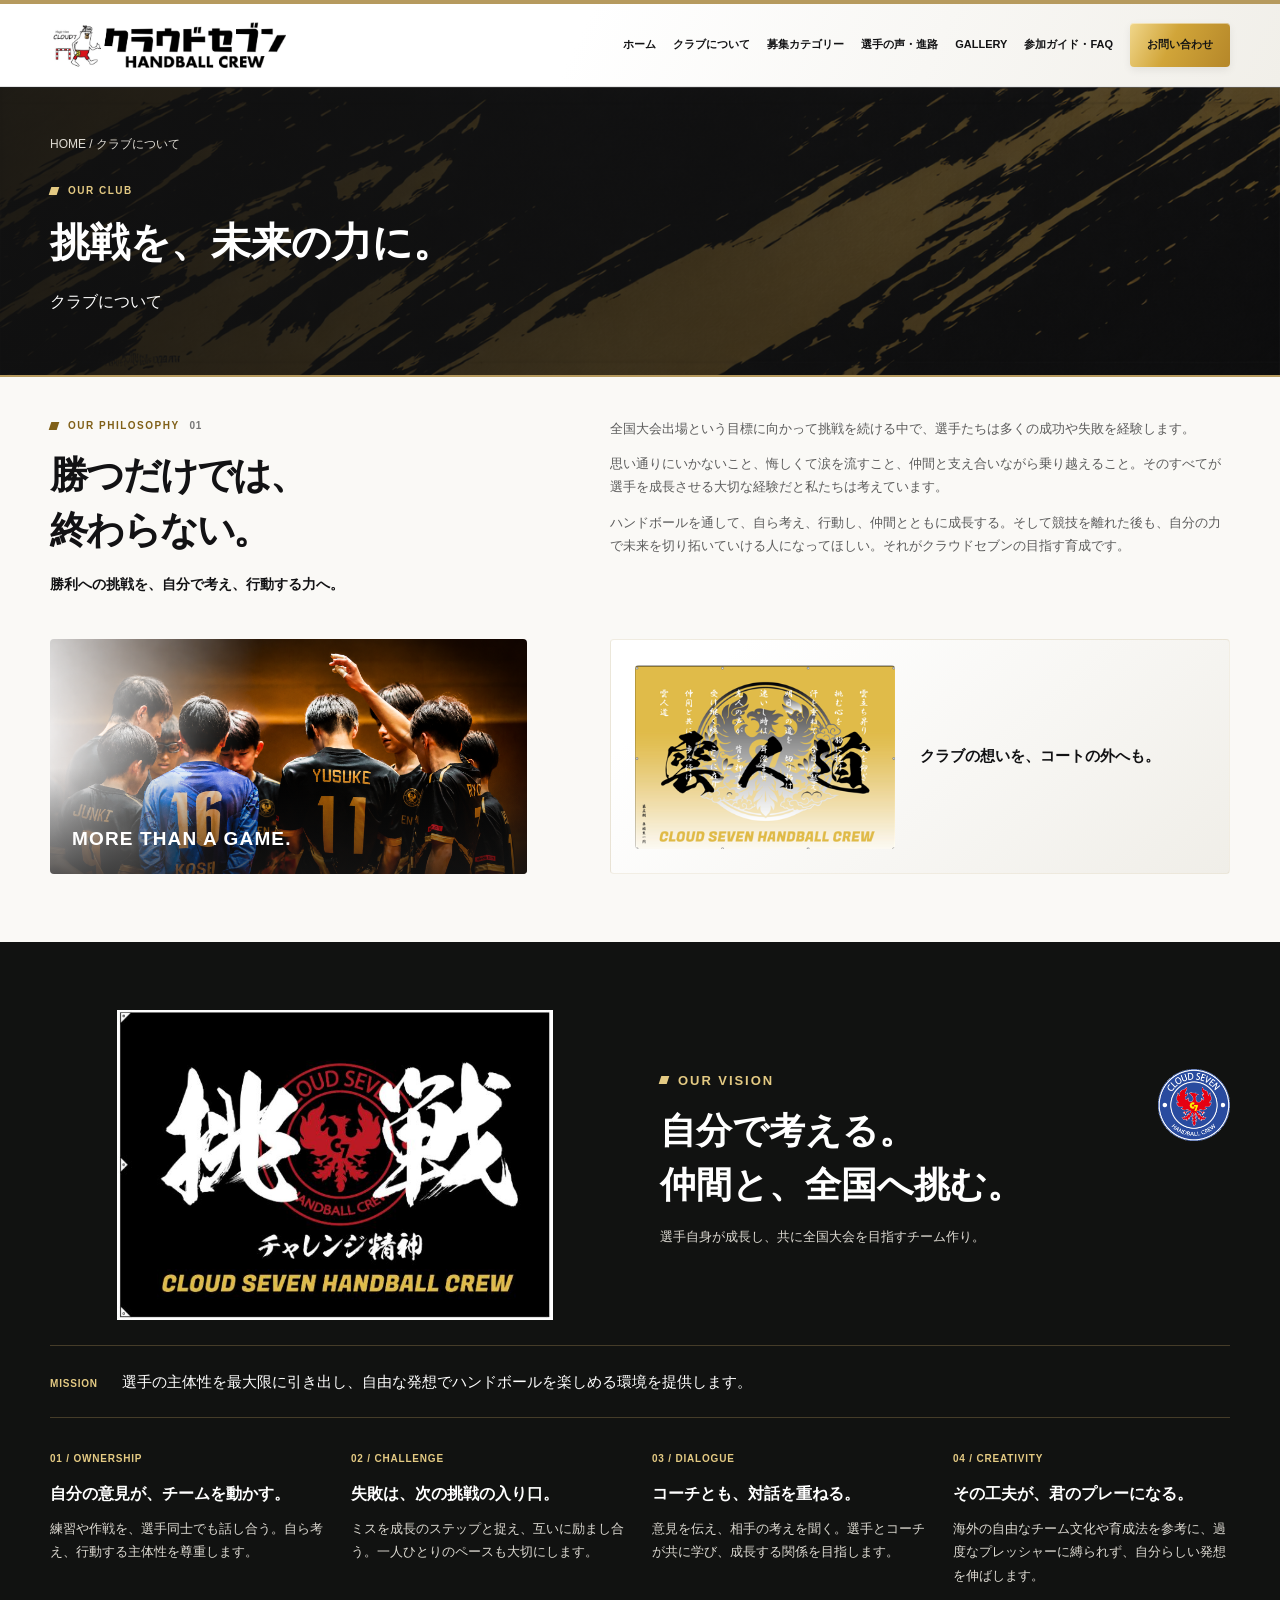
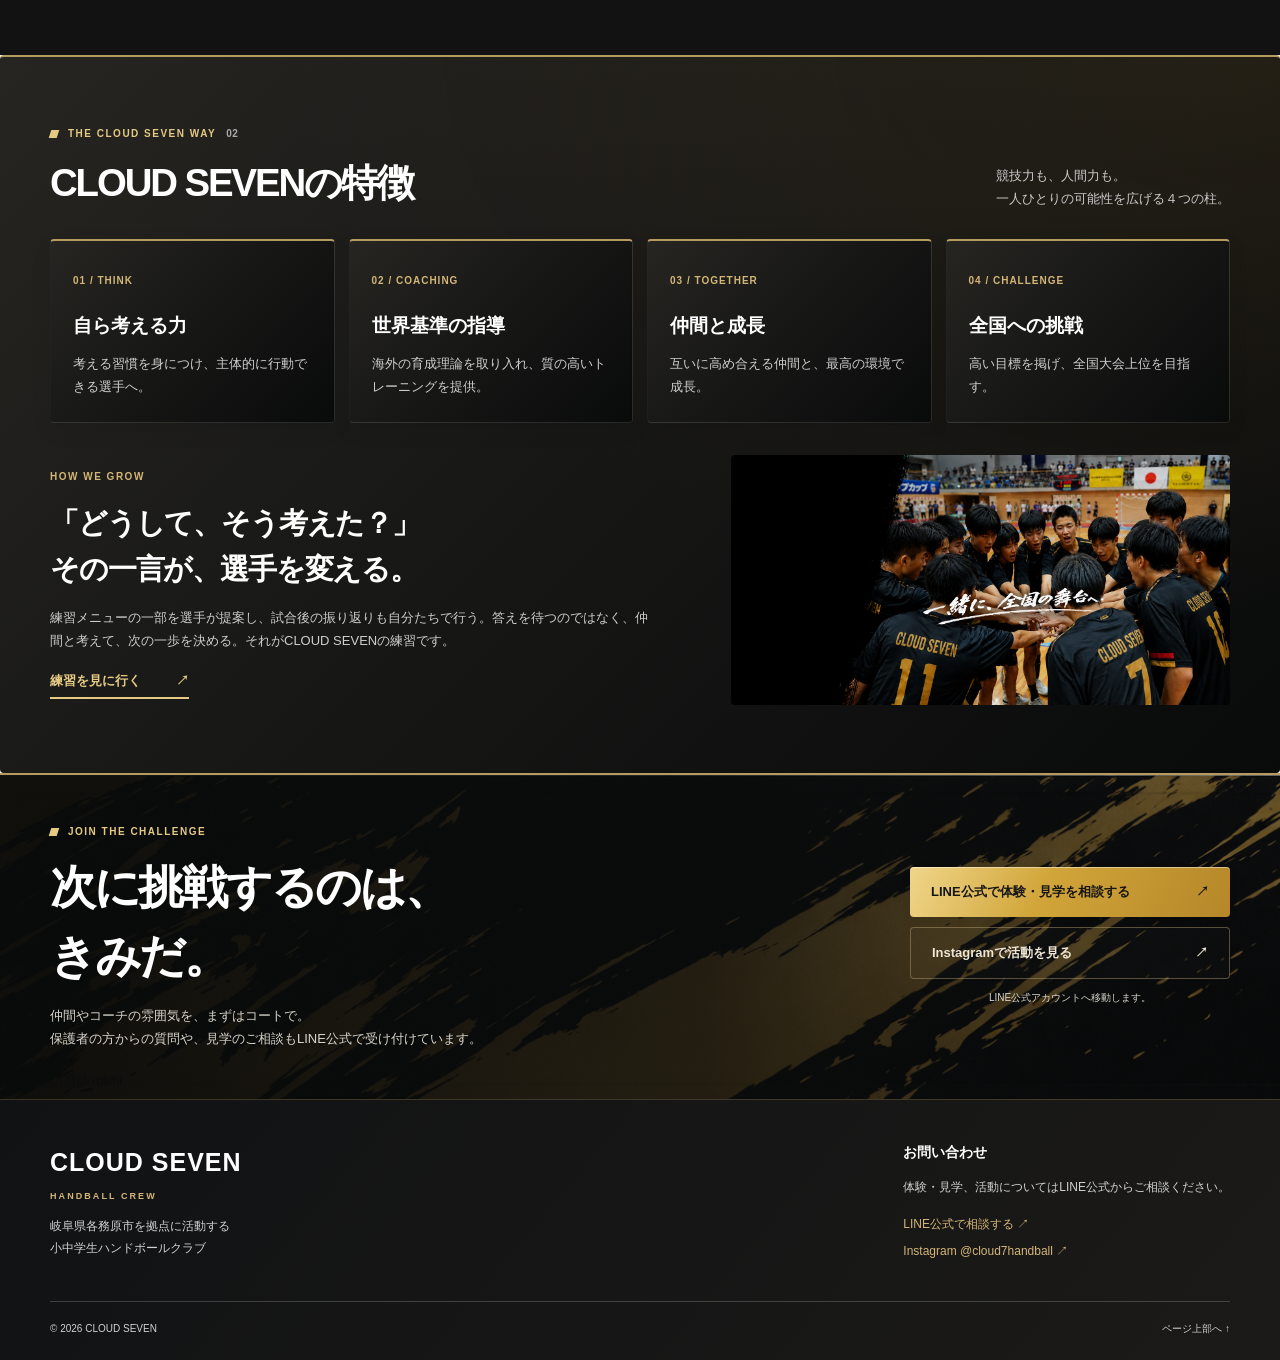
==== commit fc1107f9: "Clarify gym cost contributions and remove free trial promotion" ====
--- a/club.html
+++ b/club.html
@@ -111,7 +111,7 @@
         <div>
           <p class="eyebrow light">JOIN THE CHALLENGE</p>
           <h2 id="trial-title">次に挑戦するのは、<br>きみだ。</h2>
-          <p>体験は3回まで無料。仲間やコーチの雰囲気を、まずはコートで。<br>保護者の方からの質問や、見学のご相談もLINE公式で受け付けています。</p>
+          <p>仲間やコーチの雰囲気を、まずはコートで。<br>保護者の方からの質問や、見学のご相談もLINE公式で受け付けています。</p>
         </div>
         <div class="trial-actions"><a class="button button-gold" href="https://lin.ee/qdpR7K7" target="_blank"
             rel="noopener noreferrer">LINE公式で体験・見学を相談する <span aria-hidden="true">↗</span></a><a
@@ -140,7 +140,7 @@
     </div>
   </footer>
   <a class="mobile-trial" href="https://lin.ee/qdpR7K7" target="_blank"
-    rel="noopener noreferrer"><span>3回無料体験｜LINE公式で相談する</span><span aria-hidden="true">↗</span></a>
+    rel="noopener noreferrer"><span>体験・見学｜LINE公式で相談する</span><span aria-hidden="true">↗</span></a>
 </body>
 
 </html>
--- a/assets/css/style.css
+++ b/assets/css/style.css
@@ -821,7 +821,7 @@
 
 /* 中学生男子チームの写真 */
 .category-junior::before {
-  background-image: url('../images/gallery7.JPG');
+  background-image: url('../images/gallery7.jpg');
   background-position: 50% 50%;
   background-size: cover;
 }
@@ -839,7 +839,7 @@
 }
 
 .category-plus::before {
-  background-image: url('../images/gallery8.JPG');
+  background-image: url('../images/gallery8.jpg');
   background-position: 50% 50%;
   background-size: cover;
 }
@@ -3279,3 +3279,31 @@
 .gallery-item.gallery-portrait img { object-fit:contain; }
 .gallery-item.gallery-portrait figcaption { left:10px; right:8px; font-size:9px; }
 @media(max-width:600px) { .gallery-item.gallery-portrait { flex-basis:124px; } }
+
+/* Recent club news: optional photographs, compact even without an image. */
+.topics-section { padding:34px 0; background:linear-gradient(120deg,#faf9f5,#eeeae0); border-bottom:1px solid #d8cfbc; scroll-margin-top:100px; }
+.topics-layout { display:grid; grid-template-columns:220px minmax(0,1fr); gap:32px; align-items:start; }
+.topics-heading .eyebrow { margin:0 0 8px; }
+.topics-heading h2 { font-size:25px; margin:0 0 10px; }
+.topics-heading > p:last-child { color:#666056; font-size:12px; margin:0; }
+.topics-list { display:grid; gap:16px; min-width:0; }
+.topic-card { padding:22px 26px; background:#fff; border-left:3px solid var(--metal-edge); box-shadow:0 5px 20px #251d0e08; }
+.topic-tag { display:inline-block; font-size:11px; font-weight:700; color:#72551c; background:#f4efdf; padding:3px 10px; }
+.topic-card h3 { margin:10px 0; font-size:20px; line-height:1.6; }
+.topic-copy p { margin:8px 0; font-size:14px; line-height:1.9; }
+.topic-link { display:inline-flex; gap:20px; align-items:center; margin-top:10px; font-size:13px; font-weight:700; color:#715016; border-bottom:1px solid #b69a5e; padding-bottom:5px; }
+.topic-link:hover { color:#171717; }
+.topic-link:focus-visible { outline:2px solid #715016; outline-offset:5px; }
+.topic-photo { margin:18px 0 0; }
+.topic-photo img { display:block; max-width:100%; width:auto; max-height:300px; height:auto; object-fit:contain; border-radius:3px; }
+@media(max-width:700px) {
+ .topics-section { padding:26px 0; }
+ .topics-layout { grid-template-columns:minmax(0,1fr); gap:18px; }
+ .topics-heading h2 { font-size:22px; }
+ .topic-card { padding:18px; }
+ .topic-card h3 { font-size:18px; }
+ .topic-photo img { max-height:240px; }
+}
+
+.topic-meta { display:flex; flex-wrap:wrap; align-items:center; gap:8px 14px; }
+.topic-meta time { font-size:12px; color:#655b48; font-weight:600; }
